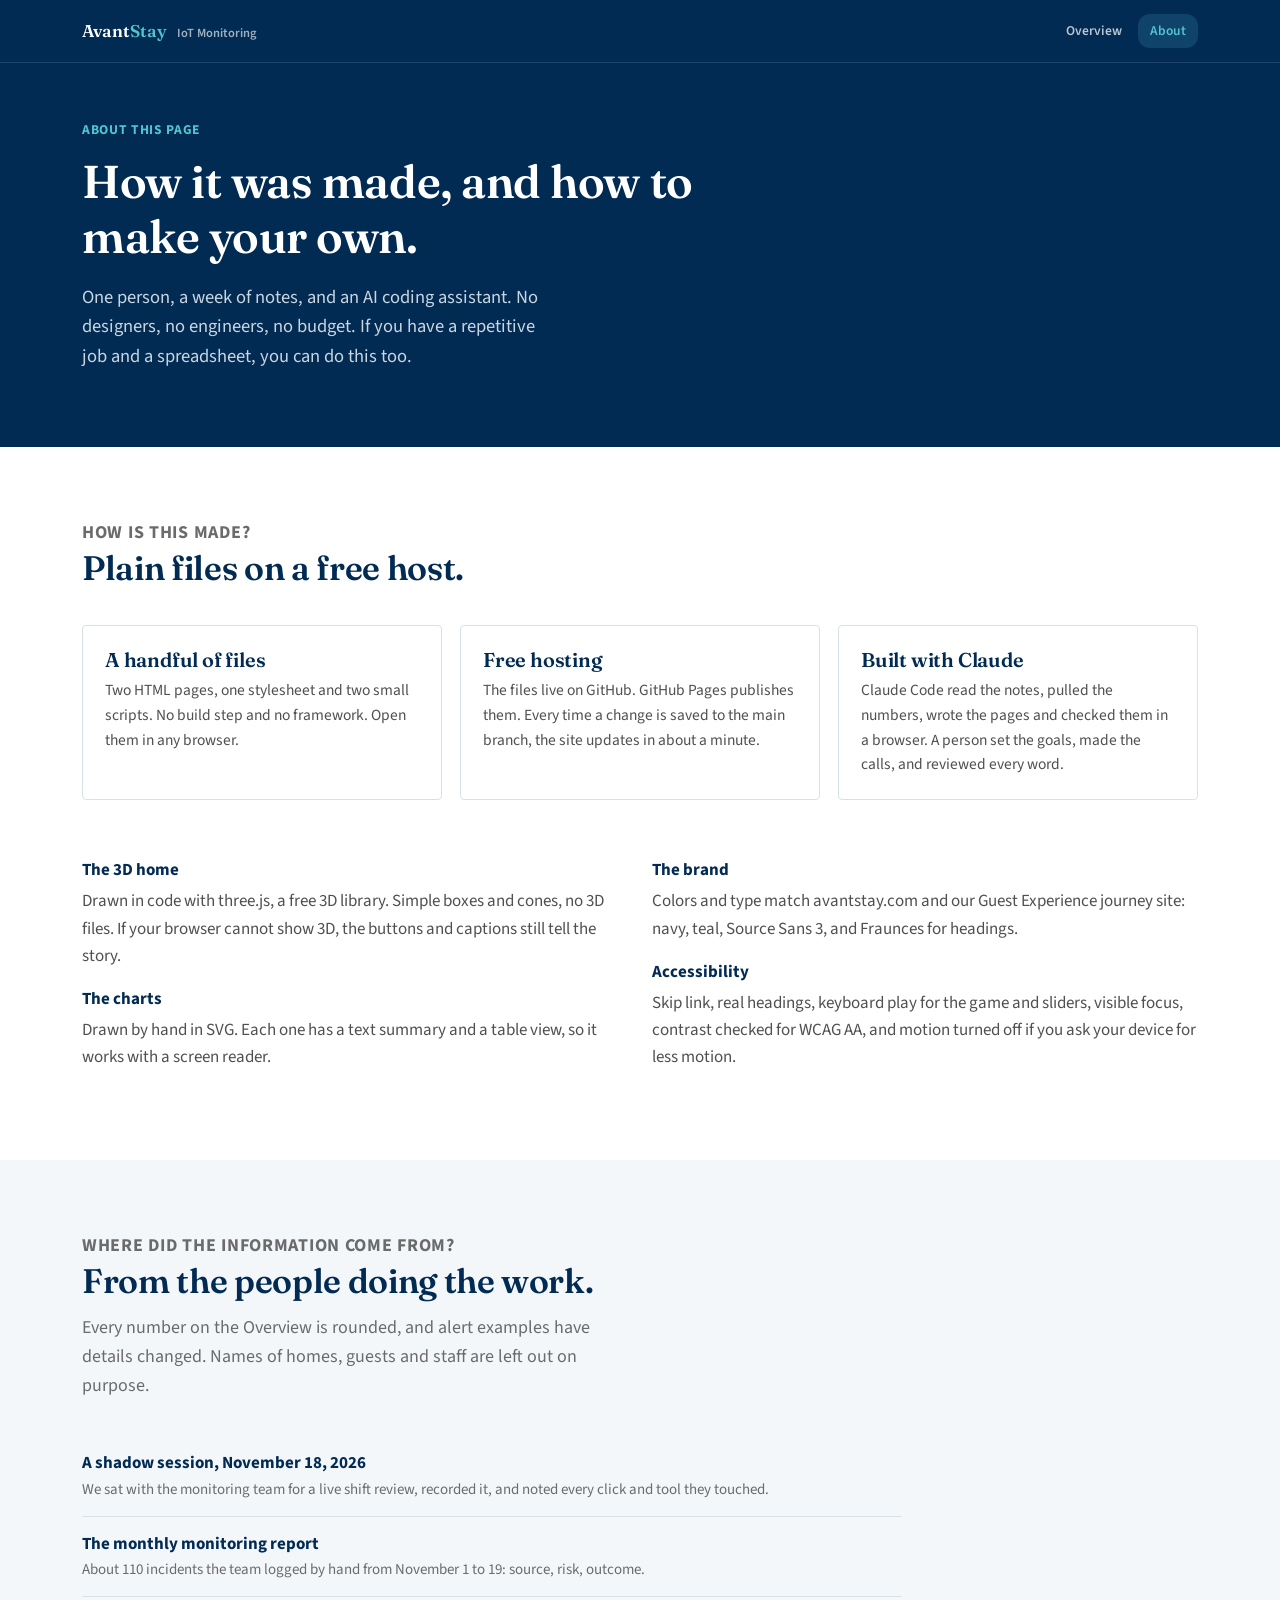
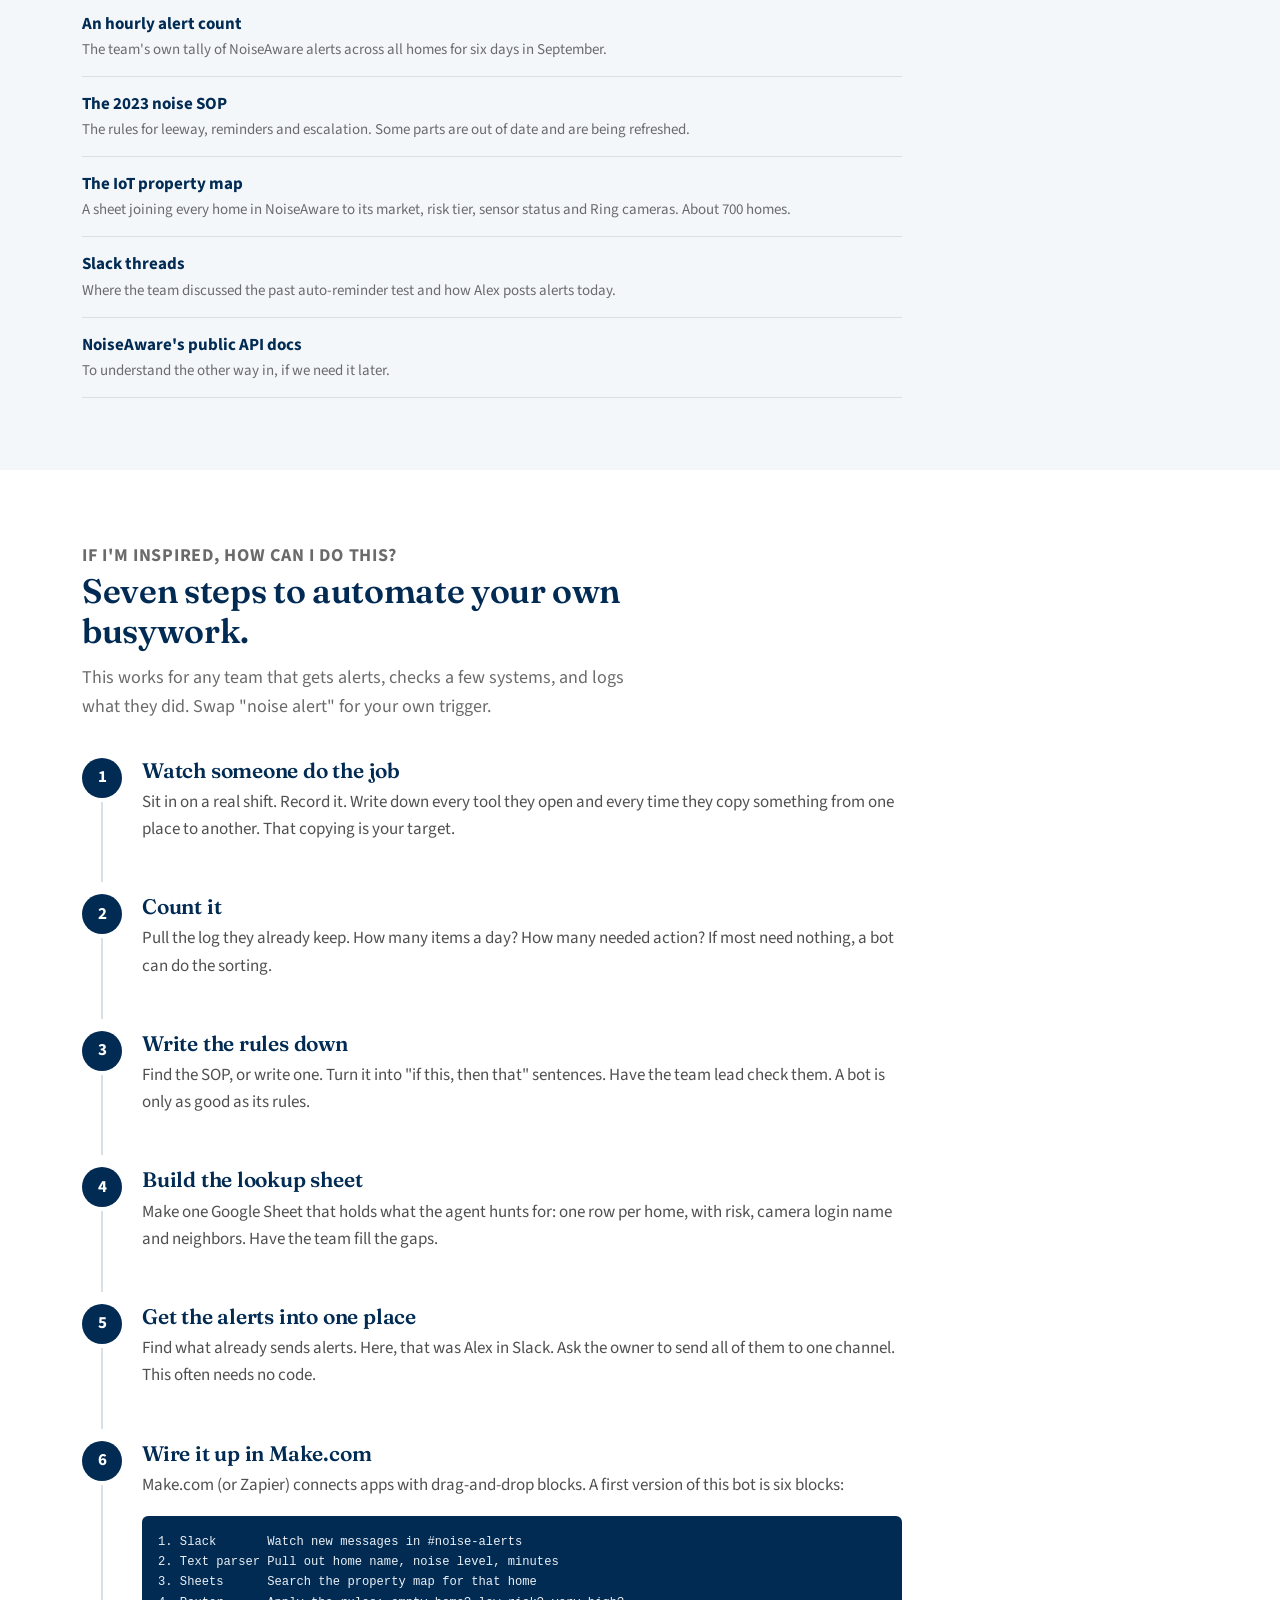
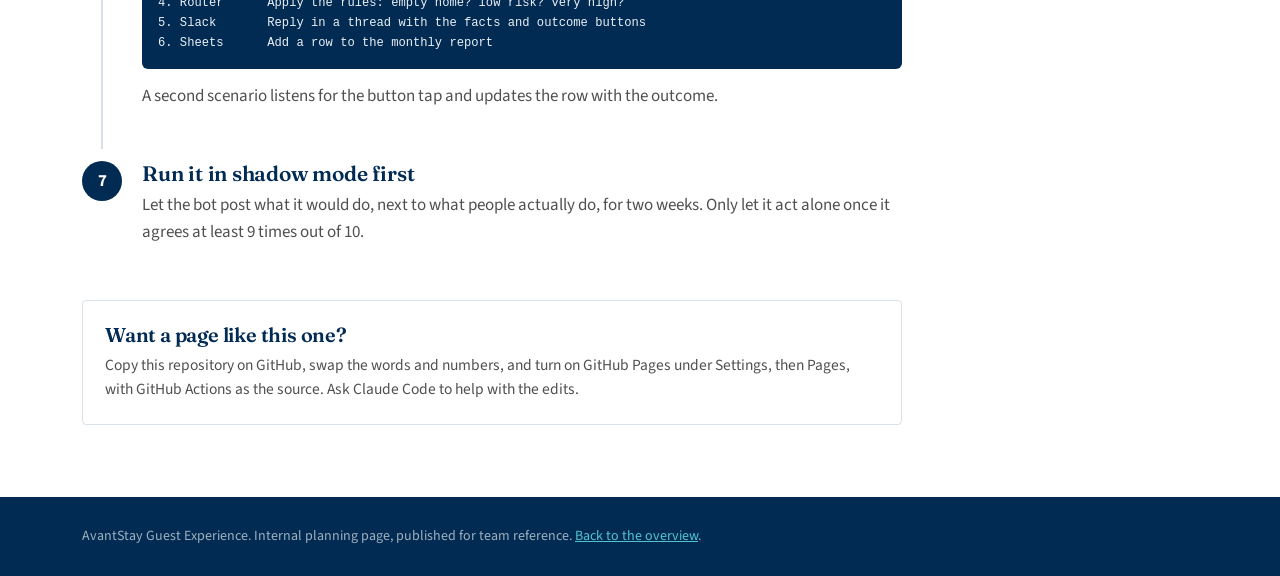
==== about.html @ 734ab3b6 "Add IoT monitoring plan site: overview and about pages Co-Authored-By: Claude Opus 5.5 <noreply@anth" ====
<!DOCTYPE html>
<html lang="en">
<head>
<meta charset="UTF-8">
<meta name="viewport" content="width=device-width, initial-scale=1.0">
<title>About This Page | AvantStay IoT Monitoring</title>
<meta name="description" content="How the IoT monitoring plan page was made, where its information came from, and how to build an automation like it yourself.">
<link rel="preconnect" href="https://fonts.googleapis.com">
<link rel="preconnect" href="https://fonts.gstatic.com" crossorigin>
<link href="https://fonts.googleapis.com/css2?family=Fraunces:opsz,wght@9..144,500;9..144,600;9..144,700&family=Source+Sans+3:wght@400;600;700&display=swap" rel="stylesheet">
<link rel="stylesheet" href="assets/site.css?v=4">
</head>
<body>
<a class="skip-link" href="#main">Skip to content</a>

<header class="topbar on-dark">
  <div class="wrap">
    <a class="wordmark" href="./">Avant<span>Stay</span><small>IoT Monitoring</small></a>
    <nav class="topnav" aria-label="Pages">
      <a href="./">Overview</a>
      <a href="about.html" aria-current="page">About</a>
    </nav>
  </div>
</header>

<main id="main">

<section class="hero on-dark" aria-labelledby="about-title">
  <div class="wrap">
    <p class="eyebrow">About this page</p>
    <h1 id="about-title" style="max-width:20ch">How it was made, and how to make your own.</h1>
    <p class="lede">One person, a week of notes, and an AI coding assistant. No designers, no engineers, no budget. If you have a repetitive job and a spreadsheet, you can do this too.</p>
  </div>
</section>

<section aria-labelledby="made-title">
  <div class="wrap">
    <div class="section-head">
      <p class="tag">How is this made?</p>
      <h2 id="made-title">Plain files on a free host.</h2>
    </div>
    <div class="grid-3">
      <div class="card">
        <h3 style="margin-top:0">A handful of files</h3>
        <p>Two HTML pages, one stylesheet and two small scripts. No build step and no framework. Open them in any browser.</p>
      </div>
      <div class="card">
        <h3 style="margin-top:0">Free hosting</h3>
        <p>The files live on GitHub. GitHub Pages publishes them. Every time a change is saved to the main branch, the site updates in about a minute.</p>
      </div>
      <div class="card">
        <h3 style="margin-top:0">Built with Claude</h3>
        <p>Claude Code read the notes, pulled the numbers, wrote the pages and checked them in a browser. A person set the goals, made the calls, and reviewed every word.</p>
      </div>
    </div>
    <div class="grid-2" style="margin-top:24px">
      <dl class="prd">
        <dt>The 3D home</dt>
        <dd>Drawn in code with three.js, a free 3D library. Simple boxes and cones, no 3D files. If your browser cannot show 3D, the buttons and captions still tell the story.</dd>
        <dt>The charts</dt>
        <dd>Drawn by hand in SVG. Each one has a text summary and a table view, so it works with a screen reader.</dd>
      </dl>
      <dl class="prd">
        <dt>The brand</dt>
        <dd>Colors and type match avantstay.com and our Guest Experience journey site: navy, teal, Source Sans 3, and Fraunces for headings.</dd>
        <dt>Accessibility</dt>
        <dd>Skip link, real headings, keyboard play for the game and sliders, visible focus, contrast checked for WCAG AA, and motion turned off if you ask your device for less motion.</dd>
      </dl>
    </div>
  </div>
</section>

<section class="alt" aria-labelledby="source-title">
  <div class="wrap">
    <div class="section-head">
      <p class="tag">Where did the information come from?</p>
      <h2 id="source-title">From the people doing the work.</h2>
      <p>Every number on the Overview is rounded, and alert examples have details changed. Names of homes, guests and staff are left out on purpose.</p>
    </div>
    <ul class="source-list" style="max-width:820px">
      <li><b>A shadow session, November 18, 2026</b><span>We sat with the monitoring team for a live shift review, recorded it, and noted every click and tool they touched.</span></li>
      <li><b>The monthly monitoring report</b><span>About 110 incidents the team logged by hand from November 1 to 19: source, risk, outcome.</span></li>
      <li><b>An hourly alert count</b><span>The team's own tally of NoiseAware alerts across all homes for six days in September.</span></li>
      <li><b>The 2023 noise SOP</b><span>The rules for leeway, reminders and escalation. Some parts are out of date and are being refreshed.</span></li>
      <li><b>The IoT property map</b><span>A sheet joining every home in NoiseAware to its market, risk tier, sensor status and Ring cameras. About 700 homes.</span></li>
      <li><b>Slack threads</b><span>Where the team discussed the past auto-reminder test and how Alex posts alerts today.</span></li>
      <li><b>NoiseAware's public API docs</b><span>To understand the other way in, if we need it later.</span></li>
    </ul>
  </div>
</section>

<section aria-labelledby="diy-title">
  <div class="wrap">
    <div class="section-head">
      <p class="tag">If I'm inspired, how can I do this?</p>
      <h2 id="diy-title">Seven steps to automate your own busywork.</h2>
      <p>This works for any team that gets alerts, checks a few systems, and logs what they did. Swap "noise alert" for your own trigger.</p>
    </div>
    <ol class="steps" style="max-width:820px">
      <li>
        <h3>Watch someone do the job</h3>
        <p>Sit in on a real shift. Record it. Write down every tool they open and every time they copy something from one place to another. That copying is your target.</p>
      </li>
      <li>
        <h3>Count it</h3>
        <p>Pull the log they already keep. How many items a day? How many needed action? If most need nothing, a bot can do the sorting.</p>
      </li>
      <li>
        <h3>Write the rules down</h3>
        <p>Find the SOP, or write one. Turn it into "if this, then that" sentences. Have the team lead check them. A bot is only as good as its rules.</p>
      </li>
      <li>
        <h3>Build the lookup sheet</h3>
        <p>Make one Google Sheet that holds what the agent hunts for: one row per home, with risk, camera login name and neighbors. Have the team fill the gaps.</p>
      </li>
      <li>
        <h3>Get the alerts into one place</h3>
        <p>Find what already sends alerts. Here, that was Alex in Slack. Ask the owner to send all of them to one channel. This often needs no code.</p>
      </li>
      <li>
        <h3>Wire it up in Make.com</h3>
        <p>Make.com (or Zapier) connects apps with drag-and-drop blocks. A first version of this bot is six blocks:</p>
        <pre><code>1. Slack       Watch new messages in #noise-alerts
2. Text parser Pull out home name, noise level, minutes
3. Sheets      Search the property map for that home
4. Router      Apply the rules: empty home? low risk? very high?
5. Slack       Reply in a thread with the facts and outcome buttons
6. Sheets      Add a row to the monthly report</code></pre>
        <p>A second scenario listens for the button tap and updates the row with the outcome.</p>
      </li>
      <li>
        <h3>Run it in shadow mode first</h3>
        <p>Let the bot post what it would do, next to what people actually do, for two weeks. Only let it act alone once it agrees at least 9 times out of 10.</p>
      </li>
    </ol>
    <div class="card" style="max-width:820px;margin-top:8px">
      <h3 style="margin-top:0">Want a page like this one?</h3>
      <p>Copy this repository on GitHub, swap the words and numbers, and turn on GitHub Pages under Settings, then Pages, with GitHub Actions as the source. Ask Claude Code to help with the edits.</p>
    </div>
  </div>
</section>

</main>

<footer class="site-footer on-dark">
  <div class="wrap">AvantStay Guest Experience. Internal planning page, published for team reference. <a href="./">Back to the overview</a>.</div>
</footer>
</body>
</html>
---- assets/site.css ----
/* AvantStay IoT Monitoring: shared styles.
   Tokens match the GX Journey site (avantstay.com brand). */
:root{
  /* Brand */
  --ink:#022B54;        /* navy: headings, dark surfaces */
  --accent:#53C3D0;     /* teal: accents on dark surfaces only */
  --link:#1C5D9F;

  /* Neutrals */
  --paper:#FFFFFF;
  --surface:#F4F7FA;
  --line:#D9E1E8;
  --text:#505051;
  --muted:#6B6B6C;
  --on-dark:#C9D6E0;
  --on-dark-muted:#9FB0BD;

  /* Data and state (AA on white) */
  --c1:#2F5E8C;  /* slate blue */
  --c2:#A34E34;  /* rust */
  --c3:#0C6270;  /* deep teal */
  --c4:#7F6119;  /* olive */
  --quiet:#C5D1DC; /* de-emphasis bars */
  --good:#0C6270;
  --warn:#7F6119;
  --bad:#A34E34;

  --focus:#0C6270;
  --radius:4px;
}
*{box-sizing:border-box;}
html{-webkit-text-size-adjust:100%;scroll-behavior:smooth;}
body{
  margin:0;background:var(--paper);color:var(--text);
  font-family:'Source Sans 3','Source Sans Pro',-apple-system,BlinkMacSystemFont,sans-serif;
  font-size:17px;line-height:1.6;
}
h1,h2,h3,h4{font-family:'Fraunces',Georgia,serif;font-weight:600;letter-spacing:-0.01em;color:var(--ink);line-height:1.2;}
p{margin:0 0 1em;}
a{color:var(--link);}
img{max-width:100%;}
.wrap{max-width:1180px;margin:0 auto;padding:0 32px;}
.narrow{max-width:68ch;}

/* Accessibility */
.skip-link{position:absolute;left:12px;top:-48px;z-index:100;background:var(--ink);color:#fff;padding:10px 16px;border-radius:2px;font-weight:600;font-size:14px;text-decoration:none;transition:top .15s ease;}
.skip-link:focus{top:12px;}
:focus-visible{outline:3px solid var(--focus);outline-offset:2px;}
.on-dark :focus-visible{outline-color:var(--accent);}
.sr-only{position:absolute;width:1px;height:1px;padding:0;margin:-1px;overflow:hidden;clip:rect(0,0,0,0);white-space:nowrap;border:0;}
@media (prefers-reduced-motion:reduce){*{transition:none!important;animation:none!important;scroll-behavior:auto!important;}}

/* Top bar */
.topbar{background:var(--ink);border-bottom:1px solid rgba(255,255,255,0.12);}
.topbar .wrap{display:flex;align-items:center;justify-content:space-between;gap:16px;padding-top:14px;padding-bottom:14px;flex-wrap:wrap;}
.wordmark{font-family:'Fraunces',serif;font-weight:600;color:#fff;font-size:17px;text-decoration:none;}
.wordmark span{color:var(--accent);}
.wordmark small{font-family:'Source Sans 3',sans-serif;font-weight:600;font-size:12.5px;color:var(--on-dark-muted);margin-left:10px;}
.topnav{display:flex;gap:4px;flex-wrap:wrap;}
.topnav a{font-size:13.5px;font-weight:600;color:#B9C6D1;text-decoration:none;padding:6px 12px;border-radius:12px;}
.topnav a:hover{color:#fff;}
.topnav a[aria-current="page"]{background:rgba(83,195,208,0.16);color:var(--accent);}

/* Hero */
.hero{background:var(--ink);color:#EAF0F4;padding:56px 0 48px;overflow:hidden;}
.hero-grid{display:grid;grid-template-columns:1.05fr 1fr;gap:40px;align-items:center;}
.eyebrow{color:var(--accent);font-size:13.5px;font-weight:700;margin-bottom:14px;text-transform:uppercase;letter-spacing:0.05em;}
.hero h1{font-size:46px;color:#fff;margin:0 0 18px;max-width:15ch;}
.hero p.lede{max-width:52ch;font-size:18.5px;color:var(--on-dark);margin:0 0 28px;}
.stat-row{display:grid;grid-template-columns:repeat(4,1fr);gap:20px;border-top:1px solid rgba(255,255,255,0.18);padding:24px 0 0;list-style:none;margin:36px 0 0;}
.stat .num{font-family:'Source Sans 3',sans-serif;font-weight:700;font-size:34px;color:#fff;line-height:1.1;}
.stat .label{font-size:14px;color:var(--on-dark-muted);}

/* 3D stage */
.stage3d{position:relative;aspect-ratio:1/0.86;border-radius:8px;background:radial-gradient(120% 90% at 50% 30%,#0B3C6B 0%,#022B54 70%);border:1px solid rgba(255,255,255,0.12);}
.stage3d canvas{display:block;width:100%;height:100%;border-radius:8px;cursor:grab;touch-action:pan-y;}
.stage3d canvas:active{cursor:grabbing;}
.stage3d .fallback[hidden]{display:none;}
.stage3d .fallback{position:absolute;inset:0;display:flex;align-items:center;justify-content:center;padding:24px;text-align:center;color:var(--on-dark);font-size:15px;}
.layer-tabs{display:flex;gap:6px;flex-wrap:wrap;margin-top:14px;}
.layer-tabs button{font:inherit;font-size:14px;font-weight:700;color:#EAF0F4;background:rgba(255,255,255,0.06);border:1px solid rgba(255,255,255,0.22);border-radius:16px;padding:6px 14px;cursor:pointer;}
.layer-tabs button[aria-pressed="true"]{background:var(--accent);border-color:var(--accent);color:var(--ink);}
.layer-caption{min-height:3.2em;margin:12px 0 0;font-size:15px;color:var(--on-dark);}
.layer-caption b{color:#fff;}
.hint{font-size:12.5px;color:var(--on-dark-muted);margin-top:6px;}
.floating-card{position:absolute;pointer-events:none;background:#fff;color:var(--ink);border-radius:6px;padding:8px 10px;font-size:12.5px;line-height:1.35;box-shadow:0 6px 18px rgba(0,0,0,0.25);transform:translate(-50%,-110%);opacity:0;transition:opacity .25s ease;max-width:200px;}
.floating-card.show{opacity:1;}
.floating-card b{display:block;font-size:11px;text-transform:uppercase;letter-spacing:0.04em;color:var(--c3);}

/* Sections */
section{padding:72px 0;}
section.alt{background:var(--surface);}
section.dark{background:var(--ink);color:#EAF0F4;}
section.dark h2,section.dark h3{color:#fff;}
section.dark .section-head p{color:var(--on-dark);}
section.dark .tag{color:var(--accent);}
.section-head{margin-bottom:36px;max-width:68ch;}
.tag{font-size:13px;font-weight:700;color:var(--c2);margin-bottom:8px;text-transform:uppercase;letter-spacing:0.04em;}
.section-head h2{font-size:34px;margin:0 0 12px;}
.section-head p{color:var(--muted);margin:0;font-size:18px;}

/* Cards */
.grid-4{display:grid;grid-template-columns:repeat(4,1fr);gap:18px;list-style:none;margin:0;padding:0;}
.grid-3{display:grid;grid-template-columns:repeat(3,1fr);gap:18px;list-style:none;margin:0;padding:0;}
.grid-2{display:grid;grid-template-columns:repeat(2,1fr);gap:24px;}
.card{background:var(--paper);border:1px solid var(--line);border-radius:var(--radius);padding:22px;}
section.alt .card{background:var(--paper);}
.card h3{font-size:20px;margin:10px 0 6px;}
.card p{font-size:15.5px;margin:0;}
.card .icon{width:40px;height:40px;border-radius:50%;display:flex;align-items:center;justify-content:center;background:var(--surface);color:var(--ink);}
.card .icon svg{width:22px;height:22px;}
.card .who{font-size:12.5px;font-weight:700;text-transform:uppercase;letter-spacing:0.04em;color:var(--c3);margin-top:12px;}

/* Big quote / pull number */
.pull{font-family:'Fraunces',serif;font-size:28px;line-height:1.3;color:var(--ink);max-width:30ch;margin:0 0 8px;}

/* Charts */
.chart-card{background:var(--paper);border:1px solid var(--line);border-radius:var(--radius);padding:22px 22px 14px;position:relative;}
.chart-card h3{font-family:'Source Sans 3',sans-serif;font-size:17px;font-weight:700;margin:0 0 2px;}
.chart-card .sub{font-size:14px;color:var(--muted);margin:0 0 14px;}
.chart svg{display:block;width:100%;height:auto;overflow:visible;}
.chart .axis text{font-size:11px;fill:var(--muted);font-variant-numeric:tabular-nums;}
.chart .grid line{stroke:#E8EDF2;stroke-width:1;}
.chart .baseline{stroke:#B9C6D1;stroke-width:1;}
.chart .bar{cursor:default;}
.chart .bar:hover,.chart .bar:focus{opacity:.85;}
.chart .annot{font-size:12px;fill:var(--ink);font-weight:700;}
.legend{display:flex;gap:14px;flex-wrap:wrap;list-style:none;margin:12px 0 0;padding:0;font-size:13.5px;color:var(--text);}
.legend .sw{display:inline-block;width:10px;height:10px;border-radius:2px;margin-right:6px;vertical-align:0;}
.tooltip{position:absolute;pointer-events:none;background:var(--ink);color:#fff;font-size:13px;line-height:1.35;padding:7px 10px;border-radius:4px;white-space:nowrap;opacity:0;transform:translate(-50%,-100%);transition:opacity .12s;z-index:5;}
.tooltip.show{opacity:1;}
.segbar{display:flex;gap:2px;height:28px;margin:6px 0 4px;}
.segbar .seg{border-radius:4px;color:#fff;font-size:13px;font-weight:700;display:flex;align-items:center;padding-left:8px;white-space:nowrap;overflow:hidden;}
details.table-view{margin-top:10px;font-size:14px;}
details.table-view summary{cursor:pointer;color:var(--link);font-weight:600;}
.table-scroll{overflow-x:auto;border:1px solid var(--line);border-radius:var(--radius);margin-top:8px;}
table{width:100%;border-collapse:collapse;font-size:14px;background:var(--paper);}
th,td{text-align:left;padding:8px 12px;border-bottom:1px solid var(--line);vertical-align:top;}
thead th{background:var(--surface);color:var(--ink);font-weight:700;}
td.num,th.num{text-align:right;font-variant-numeric:tabular-nums;}
caption{text-align:left;font-weight:700;color:var(--ink);padding:10px 12px;}

/* Flow: today vs tomorrow */
.flow{list-style:none;margin:0;padding:0;counter-reset:step;}
.flow li{position:relative;padding:12px 14px 12px 50px;border:1px solid var(--line);border-radius:var(--radius);background:var(--paper);margin-bottom:8px;font-size:15.5px;}
.flow li::before{counter-increment:step;content:counter(step);position:absolute;left:12px;top:11px;width:26px;height:26px;border-radius:50%;background:var(--surface);color:var(--ink);font-weight:700;font-size:13.5px;display:flex;align-items:center;justify-content:center;}
.flow li.manual{border-left:4px solid var(--bad);}
.flow li.bot{border-left:4px solid var(--good);}
.flow li.human{border-left:4px solid var(--c1);}
.flow .time{float:right;font-size:13px;color:var(--muted);font-variant-numeric:tabular-nums;margin-left:10px;}
.flow-head{display:flex;align-items:baseline;justify-content:space-between;gap:12px;margin-bottom:12px;}
.flow-head h3{margin:0;font-size:22px;}
.flow-total{font-weight:700;color:var(--ink);font-size:15px;}
.key{display:flex;gap:16px;flex-wrap:wrap;list-style:none;padding:0;margin:0 0 20px;font-size:14px;}
.key li::before{content:"";display:inline-block;width:14px;height:4px;margin-right:6px;vertical-align:3px;border-radius:2px;background:var(--k);}

/* Game */
.game{background:var(--paper);border:1px solid var(--line);border-radius:8px;padding:28px;max-width:860px;}
.game-top{display:flex;justify-content:space-between;align-items:center;gap:12px;margin-bottom:16px;font-size:14px;color:var(--muted);flex-wrap:wrap;}
.score{font-weight:700;color:var(--ink);}
.alert-card{border:1px solid var(--line);border-left:5px solid var(--bad);border-radius:6px;padding:18px 20px;background:#FFFCFA;}
.alert-card .alert-title{font-weight:700;color:var(--ink);font-size:18px;margin:0 0 8px;}
.alert-card dl{display:grid;grid-template-columns:max-content 1fr;gap:4px 16px;margin:0;font-size:15px;}
.alert-card dt{color:var(--muted);}
.alert-card dd{margin:0;color:var(--ink);}
.meter{height:8px;border-radius:4px;background:#F1DCD5;margin-top:4px;overflow:hidden;max-width:220px;}
.meter span{display:block;height:100%;background:var(--bad);border-radius:4px;}
.choices{display:grid;grid-template-columns:repeat(4,1fr);gap:10px;margin:18px 0 0;}
.choices button,.btn{font:inherit;font-size:15px;font-weight:700;padding:12px 10px;border-radius:6px;border:1.5px solid var(--ink);background:#fff;color:var(--ink);cursor:pointer;}
.choices button:hover,.btn:hover{background:var(--surface);}
.choices button[disabled]{cursor:default;opacity:.55;}
.choices button.picked{background:var(--ink);color:#fff;opacity:1;}
.btn.primary{background:var(--ink);color:#fff;}
.verdict{margin-top:18px;padding:16px 18px;border-radius:6px;background:var(--surface);font-size:15.5px;}
.verdict .label{font-weight:700;color:var(--ink);}
.verdict .botline{margin-top:8px;padding-top:8px;border-top:1px solid var(--line);}
.verdict .botline b{color:var(--c3);}

/* Calculator */
.calc{display:grid;grid-template-columns:1fr 1fr;gap:32px;align-items:start;}
.slider{margin-bottom:20px;}
.slider label{display:flex;justify-content:space-between;font-weight:700;color:var(--ink);font-size:15px;}
.slider label output{font-variant-numeric:tabular-nums;}
.slider input[type=range]{width:100%;accent-color:var(--ink);margin:8px 0 2px;}
.slider .note{font-size:13px;color:var(--muted);}
.result-grid{display:grid;grid-template-columns:1fr 1fr;gap:14px;}
.result{background:var(--paper);border:1px solid var(--line);border-radius:6px;padding:16px;}
.result .num{font-weight:700;font-size:34px;color:var(--ink);line-height:1.1;}
.result .label{font-size:14px;color:var(--muted);}
.result.hero-result{grid-column:1/-1;background:var(--ink);border-color:var(--ink);}
.result.hero-result .num{color:#fff;font-size:48px;}
.result.hero-result .label{color:var(--on-dark);}

/* Diagram */
.diagram{background:var(--paper);border:1px solid var(--line);border-radius:8px;padding:20px;}
.diagram{overflow-x:auto;}
.diagram svg{display:block;width:100%;height:auto;min-width:760px;}
.diagram text{font-family:'Source Sans 3',sans-serif;}
.packet{animation:travel 6s linear infinite;}
@keyframes travel{from{offset-distance:0%;}to{offset-distance:100%;}}

/* Phases */
.phases{list-style:none;margin:0;padding:0;display:grid;grid-template-columns:repeat(4,1fr);gap:16px;}
.phase{background:rgba(255,255,255,0.05);border:1px solid rgba(255,255,255,0.16);border-radius:6px;padding:20px;}
.phase .n{font-size:13px;font-weight:700;color:var(--accent);text-transform:uppercase;letter-spacing:0.05em;}
.phase h3{font-size:20px;margin:6px 0 8px;}
.phase p{font-size:15px;color:var(--on-dark);margin:0 0 10px;}
.phase .exit{font-size:13.5px;color:var(--on-dark-muted);border-top:1px solid rgba(255,255,255,0.14);padding-top:10px;margin:0;}
.phase .exit b{color:#fff;}

/* Lists */
.checklist{list-style:none;padding:0;margin:0;}
.checklist li{padding:10px 0 10px 30px;border-bottom:1px solid var(--line);position:relative;font-size:16px;}
.checklist li::before{content:"";position:absolute;left:4px;top:17px;width:12px;height:7px;border-left:2.5px solid var(--good);border-bottom:2.5px solid var(--good);transform:rotate(-45deg);}
.checklist.human li::before{border:none;width:10px;height:10px;border-radius:50%;background:var(--c1);top:18px;transform:none;}
.checklist.risk li::before{border:none;width:0;height:0;border-left:6px solid transparent;border-right:6px solid transparent;border-bottom:11px solid var(--warn);top:16px;transform:none;}

.prd dt{font-weight:700;color:var(--ink);margin-top:16px;}
.prd dd{margin:4px 0 0;}

/* Steps (about page) */
.steps{list-style:none;margin:0;padding:0;counter-reset:s;}
.steps li{position:relative;padding:0 0 28px 60px;}
.steps li::before{counter-increment:s;content:counter(s);position:absolute;left:0;top:0;width:40px;height:40px;border-radius:50%;background:var(--ink);color:#fff;font-weight:700;display:flex;align-items:center;justify-content:center;font-size:17px;}
.steps li::after{content:"";position:absolute;left:19px;top:44px;bottom:6px;width:2px;background:var(--line);}
.steps li:last-child::after{display:none;}
.steps h3{margin:6px 0 6px;font-size:21px;}
code,kbd{font-family:ui-monospace,SFMono-Regular,Menlo,monospace;font-size:.9em;background:var(--surface);padding:1px 5px;border-radius:3px;}
pre{background:var(--ink);color:#EAF0F4;padding:16px;border-radius:6px;overflow-x:auto;font-size:13.5px;line-height:1.5;}
pre code{background:none;padding:0;color:inherit;}
.source-list{list-style:none;padding:0;margin:0;}
.source-list li{padding:14px 0;border-bottom:1px solid var(--line);}
.source-list b{color:var(--ink);}
.source-list span{display:block;font-size:15px;color:var(--muted);}

footer.site-footer{background:var(--ink);color:var(--on-dark-muted);font-size:14px;padding:28px 0;}
footer.site-footer a{color:var(--accent);}

/* Responsive */
@media (max-width:980px){
  .hero-grid,.grid-2,.calc{grid-template-columns:1fr;}
  .grid-4,.phases{grid-template-columns:repeat(2,1fr);}
  .grid-3{grid-template-columns:1fr;}
  .stat-row{grid-template-columns:repeat(2,1fr);}
}
@media (max-width:620px){
  .wrap{padding:0 16px;}
  .hero h1{font-size:34px;}
  .section-head h2{font-size:28px;}
  .grid-4,.phases,.choices,.result-grid{grid-template-columns:1fr;}
  .choices{grid-template-columns:1fr 1fr;}
  .game{padding:18px;}
  section{padding:52px 0;}
}
@media (forced-colors:active){
  .segbar .seg,.bar{forced-color-adjust:none;}
}
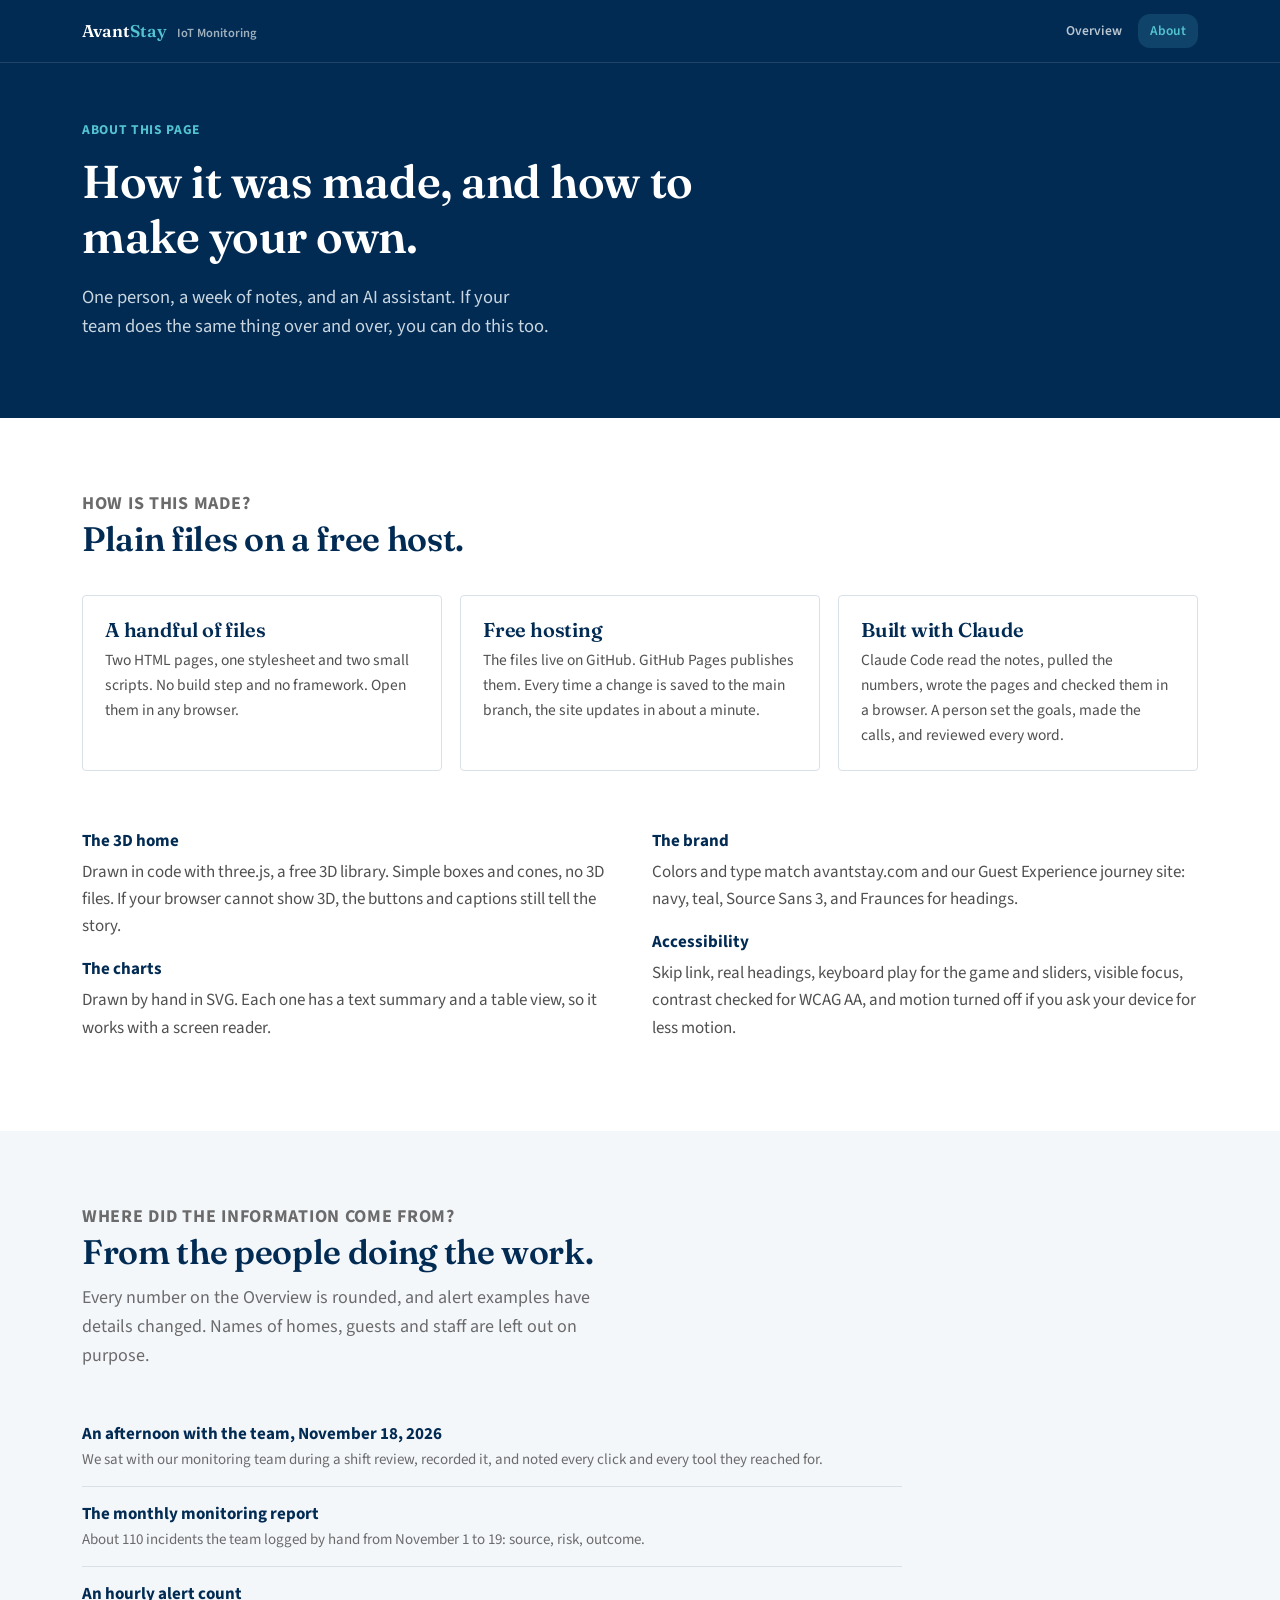
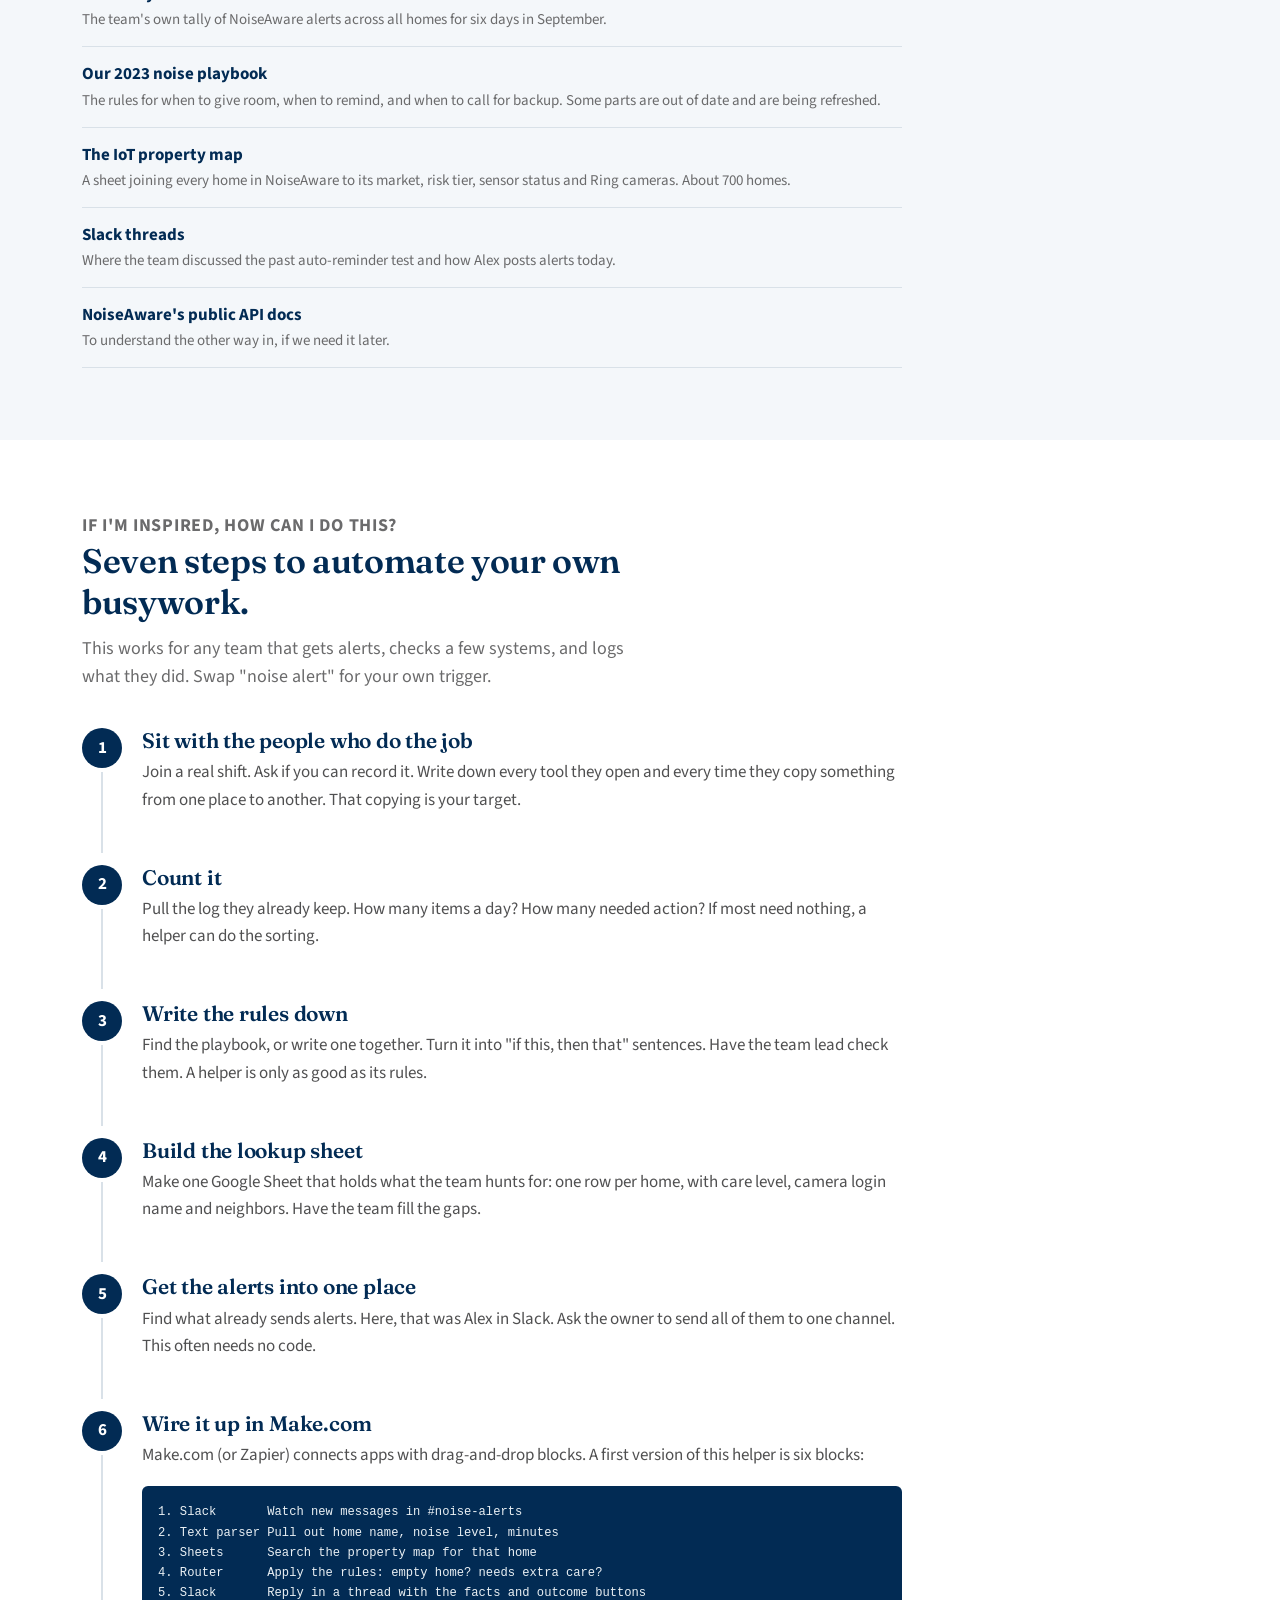
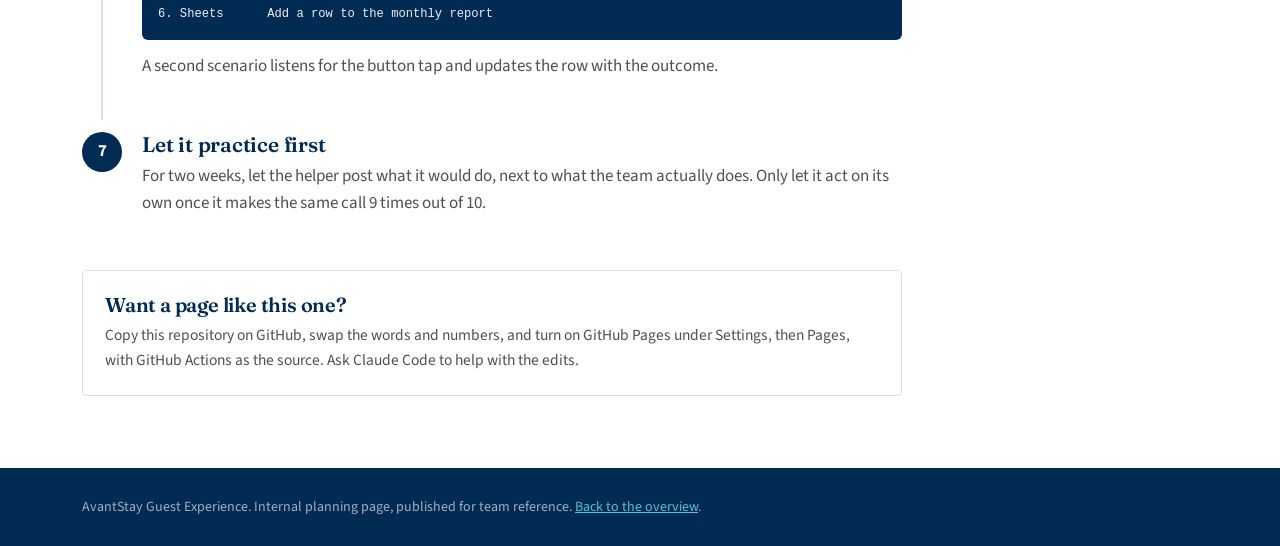
==== commit eb158dc2: "Warmer, plainer copy: look after homes like a good neighbor Co-Authored-By: Claude Opus 5.5 <noreply" ====
--- a/about.html
+++ b/about.html
@@ -8,7 +8,7 @@
 <link rel="preconnect" href="https://fonts.googleapis.com">
 <link rel="preconnect" href="https://fonts.gstatic.com" crossorigin>
 <link href="https://fonts.googleapis.com/css2?family=Fraunces:opsz,wght@9..144,500;9..144,600;9..144,700&family=Source+Sans+3:wght@400;600;700&display=swap" rel="stylesheet">
-<link rel="stylesheet" href="assets/site.css?v=4">
+<link rel="stylesheet" href="assets/site.css?v=5">
 </head>
 <body>
 <a class="skip-link" href="#main">Skip to content</a>
@@ -29,7 +29,7 @@
   <div class="wrap">
     <p class="eyebrow">About this page</p>
     <h1 id="about-title" style="max-width:20ch">How it was made, and how to make your own.</h1>
-    <p class="lede">One person, a week of notes, and an AI coding assistant. No designers, no engineers, no budget. If you have a repetitive job and a spreadsheet, you can do this too.</p>
+    <p class="lede">One person, a week of notes, and an AI assistant. If your team does the same thing over and over, you can do this too.</p>
   </div>
 </section>
 
@@ -78,10 +78,10 @@
       <p>Every number on the Overview is rounded, and alert examples have details changed. Names of homes, guests and staff are left out on purpose.</p>
     </div>
     <ul class="source-list" style="max-width:820px">
-      <li><b>A shadow session, November 18, 2026</b><span>We sat with the monitoring team for a live shift review, recorded it, and noted every click and tool they touched.</span></li>
+      <li><b>An afternoon with the team, November 18, 2026</b><span>We sat with our monitoring team during a shift review, recorded it, and noted every click and every tool they reached for.</span></li>
       <li><b>The monthly monitoring report</b><span>About 110 incidents the team logged by hand from November 1 to 19: source, risk, outcome.</span></li>
       <li><b>An hourly alert count</b><span>The team's own tally of NoiseAware alerts across all homes for six days in September.</span></li>
-      <li><b>The 2023 noise SOP</b><span>The rules for leeway, reminders and escalation. Some parts are out of date and are being refreshed.</span></li>
+      <li><b>Our 2023 noise playbook</b><span>The rules for when to give room, when to remind, and when to call for backup. Some parts are out of date and are being refreshed.</span></li>
       <li><b>The IoT property map</b><span>A sheet joining every home in NoiseAware to its market, risk tier, sensor status and Ring cameras. About 700 homes.</span></li>
       <li><b>Slack threads</b><span>Where the team discussed the past auto-reminder test and how Alex posts alerts today.</span></li>
       <li><b>NoiseAware's public API docs</b><span>To understand the other way in, if we need it later.</span></li>
@@ -98,20 +98,20 @@
     </div>
     <ol class="steps" style="max-width:820px">
       <li>
-        <h3>Watch someone do the job</h3>
-        <p>Sit in on a real shift. Record it. Write down every tool they open and every time they copy something from one place to another. That copying is your target.</p>
+        <h3>Sit with the people who do the job</h3>
+        <p>Join a real shift. Ask if you can record it. Write down every tool they open and every time they copy something from one place to another. That copying is your target.</p>
       </li>
       <li>
         <h3>Count it</h3>
-        <p>Pull the log they already keep. How many items a day? How many needed action? If most need nothing, a bot can do the sorting.</p>
+        <p>Pull the log they already keep. How many items a day? How many needed action? If most need nothing, a helper can do the sorting.</p>
       </li>
       <li>
         <h3>Write the rules down</h3>
-        <p>Find the SOP, or write one. Turn it into "if this, then that" sentences. Have the team lead check them. A bot is only as good as its rules.</p>
+        <p>Find the playbook, or write one together. Turn it into "if this, then that" sentences. Have the team lead check them. A helper is only as good as its rules.</p>
       </li>
       <li>
         <h3>Build the lookup sheet</h3>
-        <p>Make one Google Sheet that holds what the agent hunts for: one row per home, with risk, camera login name and neighbors. Have the team fill the gaps.</p>
+        <p>Make one Google Sheet that holds what the team hunts for: one row per home, with care level, camera login name and neighbors. Have the team fill the gaps.</p>
       </li>
       <li>
         <h3>Get the alerts into one place</h3>
@@ -119,18 +119,18 @@
       </li>
       <li>
         <h3>Wire it up in Make.com</h3>
-        <p>Make.com (or Zapier) connects apps with drag-and-drop blocks. A first version of this bot is six blocks:</p>
+        <p>Make.com (or Zapier) connects apps with drag-and-drop blocks. A first version of this helper is six blocks:</p>
         <pre><code>1. Slack       Watch new messages in #noise-alerts
 2. Text parser Pull out home name, noise level, minutes
 3. Sheets      Search the property map for that home
-4. Router      Apply the rules: empty home? low risk? very high?
+4. Router      Apply the rules: empty home? needs extra care?
 5. Slack       Reply in a thread with the facts and outcome buttons
 6. Sheets      Add a row to the monthly report</code></pre>
         <p>A second scenario listens for the button tap and updates the row with the outcome.</p>
       </li>
       <li>
-        <h3>Run it in shadow mode first</h3>
-        <p>Let the bot post what it would do, next to what people actually do, for two weeks. Only let it act alone once it agrees at least 9 times out of 10.</p>
+        <h3>Let it practice first</h3>
+        <p>For two weeks, let the helper post what it would do, next to what the team actually does. Only let it act on its own once it makes the same call 9 times out of 10.</p>
       </li>
     </ol>
     <div class="card" style="max-width:820px;margin-top:8px">
